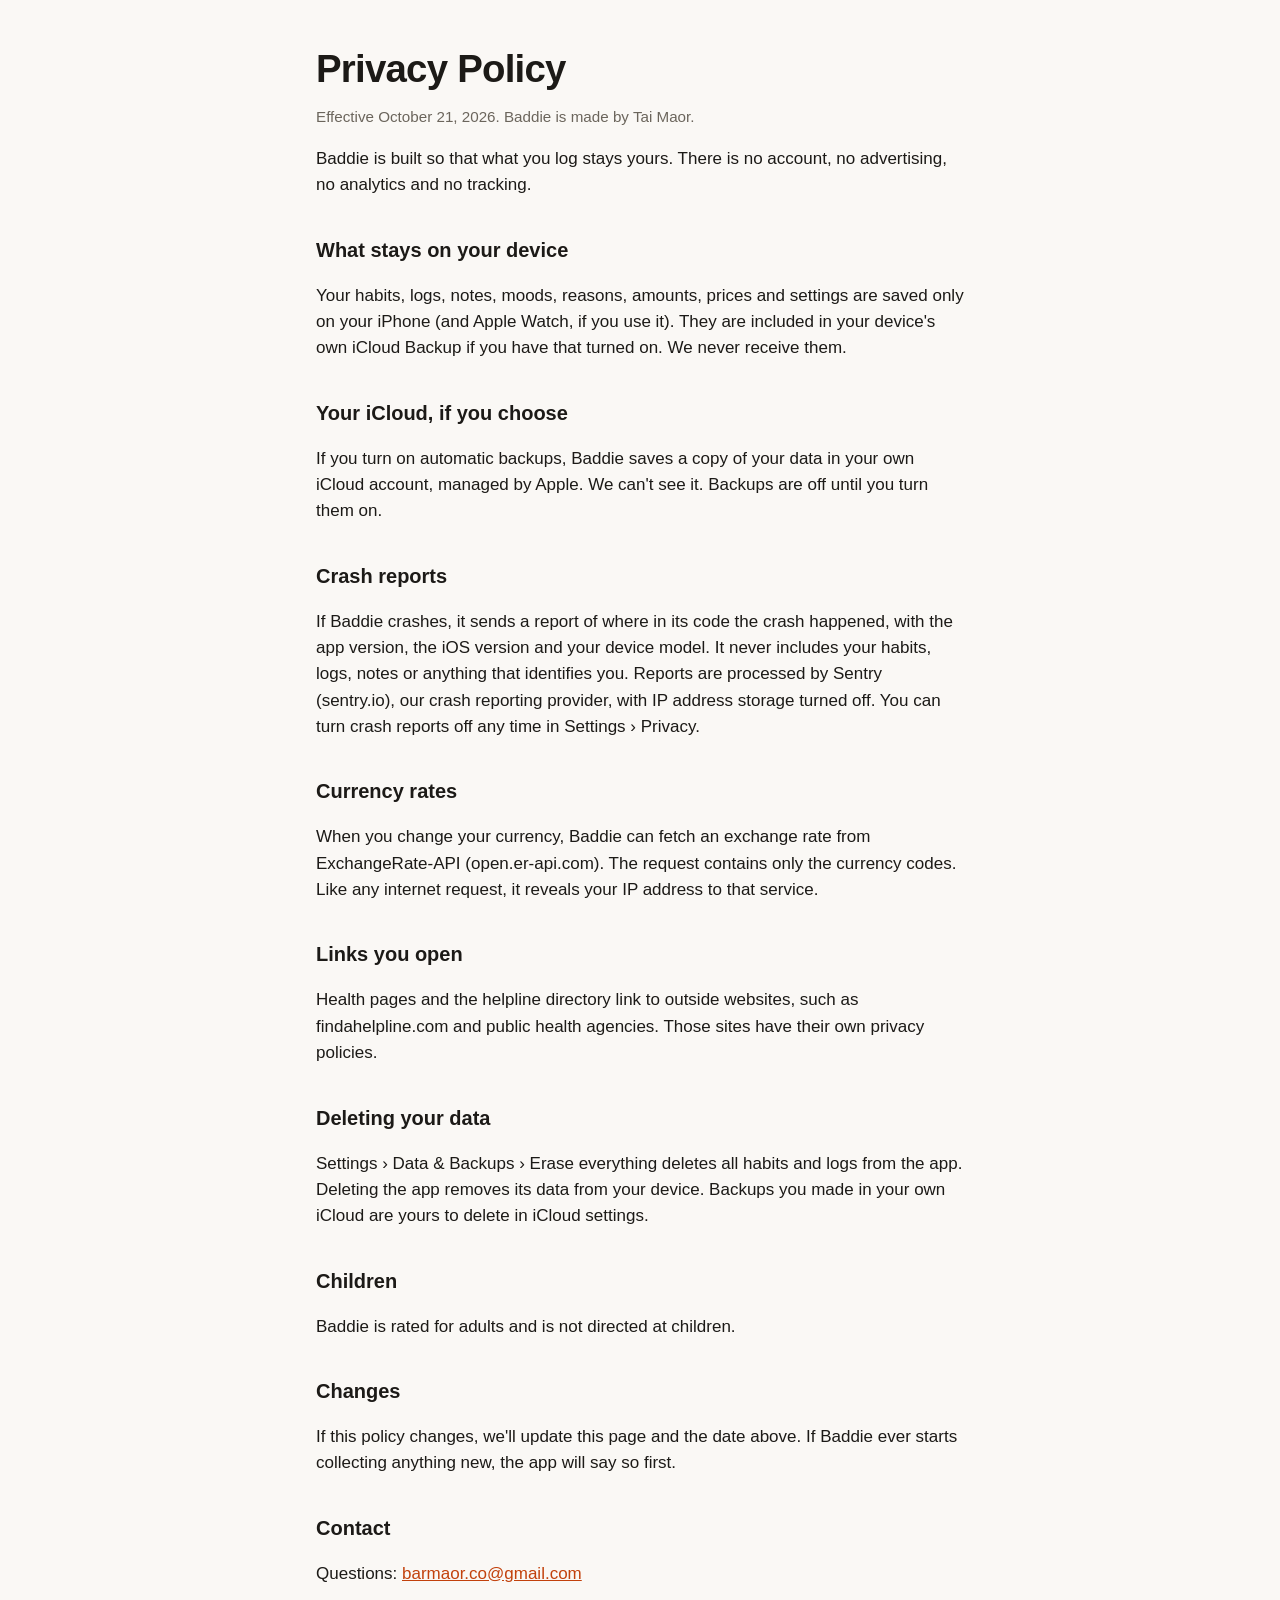
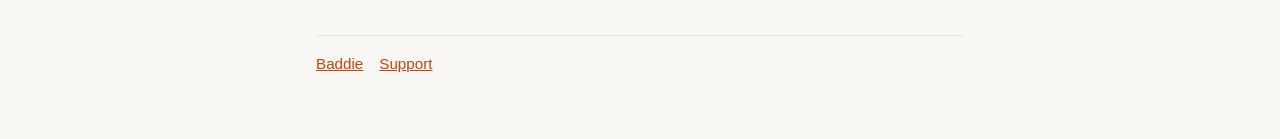
==== privacy.html @ bb212100 "Baddie site: landing, privacy policy and support" ====
<!doctype html>
<html lang="en">
<head>
<meta charset="utf-8">
<meta name="viewport" content="width=device-width, initial-scale=1">
<title>Baddie Privacy Policy</title>
<link rel="stylesheet" href="style.css">
</head>
<body>
<main>
  <h1>Privacy Policy</h1>
  <p class="muted">Effective October 21, 2026. Baddie is made by Tai Maor.</p>

  <p>Baddie is built so that what you log stays yours. There is no account, no advertising, no analytics and no tracking.</p>

  <h2>What stays on your device</h2>
  <p>Your habits, logs, notes, moods, reasons, amounts, prices and settings are saved only on your iPhone (and Apple Watch, if you use it). They are included in your device's own iCloud Backup if you have that turned on. We never receive them.</p>

  <h2>Your iCloud, if you choose</h2>
  <p>If you turn on automatic backups, Baddie saves a copy of your data in your own iCloud account, managed by Apple. We can't see it. Backups are off until you turn them on.</p>

  <h2>Crash reports</h2>
  <p>If Baddie crashes, it sends a report of where in its code the crash happened, with the app version, the iOS version and your device model. It never includes your habits, logs, notes or anything that identifies you. Reports are processed by Sentry (sentry.io), our crash reporting provider, with IP address storage turned off. You can turn crash reports off any time in Settings › Privacy.</p>

  <h2>Currency rates</h2>
  <p>When you change your currency, Baddie can fetch an exchange rate from ExchangeRate-API (open.er-api.com). The request contains only the currency codes. Like any internet request, it reveals your IP address to that service.</p>

  <h2>Links you open</h2>
  <p>Health pages and the helpline directory link to outside websites, such as findahelpline.com and public health agencies. Those sites have their own privacy policies.</p>

  <h2>Deleting your data</h2>
  <p>Settings › Data &amp; Backups › Erase everything deletes all habits and logs from the app. Deleting the app removes its data from your device. Backups you made in your own iCloud are yours to delete in iCloud settings.</p>

  <h2>Children</h2>
  <p>Baddie is rated for adults and is not directed at children.</p>

  <h2>Changes</h2>
  <p>If this policy changes, we'll update this page and the date above. If Baddie ever starts collecting anything new, the app will say so first.</p>

  <h2>Contact</h2>
  <p>Questions: <a href="mailto:barmaor.co@gmail.com">barmaor.co@gmail.com</a></p>

  <nav><a href="index.html">Baddie</a><a href="support.html">Support</a></nav>
</main>
</body>
</html>
---- style.css ----
:root {
  --bg: #faf8f5;
  --text: #1c1a17;
  --muted: #6b655c;
  --card: #ffffff;
  --line: #e7e2da;
  --accent: #c2410c;
}
@media (prefers-color-scheme: dark) {
  :root {
    --bg: #121110;
    --text: #f2efe9;
    --muted: #a39d93;
    --card: #1c1b19;
    --line: #2d2b28;
    --accent: #fb923c;
  }
}
* { box-sizing: border-box; }
body {
  margin: 0;
  background: var(--bg);
  color: var(--text);
  font: 17px/1.55 -apple-system, BlinkMacSystemFont, "SF Pro Text", "Helvetica Neue", Arial, sans-serif;
}
main { max-width: 680px; margin: 0 auto; padding: 48px 16px 64px; }
header.hero { padding: 24px 0 8px; }
h1 { font-size: 2.4rem; line-height: 1.1; margin: 0 0 12px; letter-spacing: -0.02em; }
h2 { font-size: 1.25rem; margin: 36px 0 8px; }
p, li { color: var(--text); }
.lede { font-size: 1.2rem; color: var(--muted); margin: 0 0 24px; }
.muted { color: var(--muted); font-size: 0.95rem; }
a { color: var(--accent); }
.cards { display: grid; gap: 12px; grid-template-columns: repeat(auto-fit, minmax(200px, 1fr)); margin: 24px 0; }
.card { background: var(--card); border: 1px solid var(--line); border-radius: 16px; padding: 16px; }
.card strong { display: block; margin-bottom: 4px; }
.badge { display: inline-block; background: var(--text); color: var(--bg); padding: 12px 20px; border-radius: 12px; text-decoration: none; font-weight: 600; }
nav { display: flex; gap: 16px; margin-top: 48px; padding-top: 16px; border-top: 1px solid var(--line); font-size: 0.95rem; }
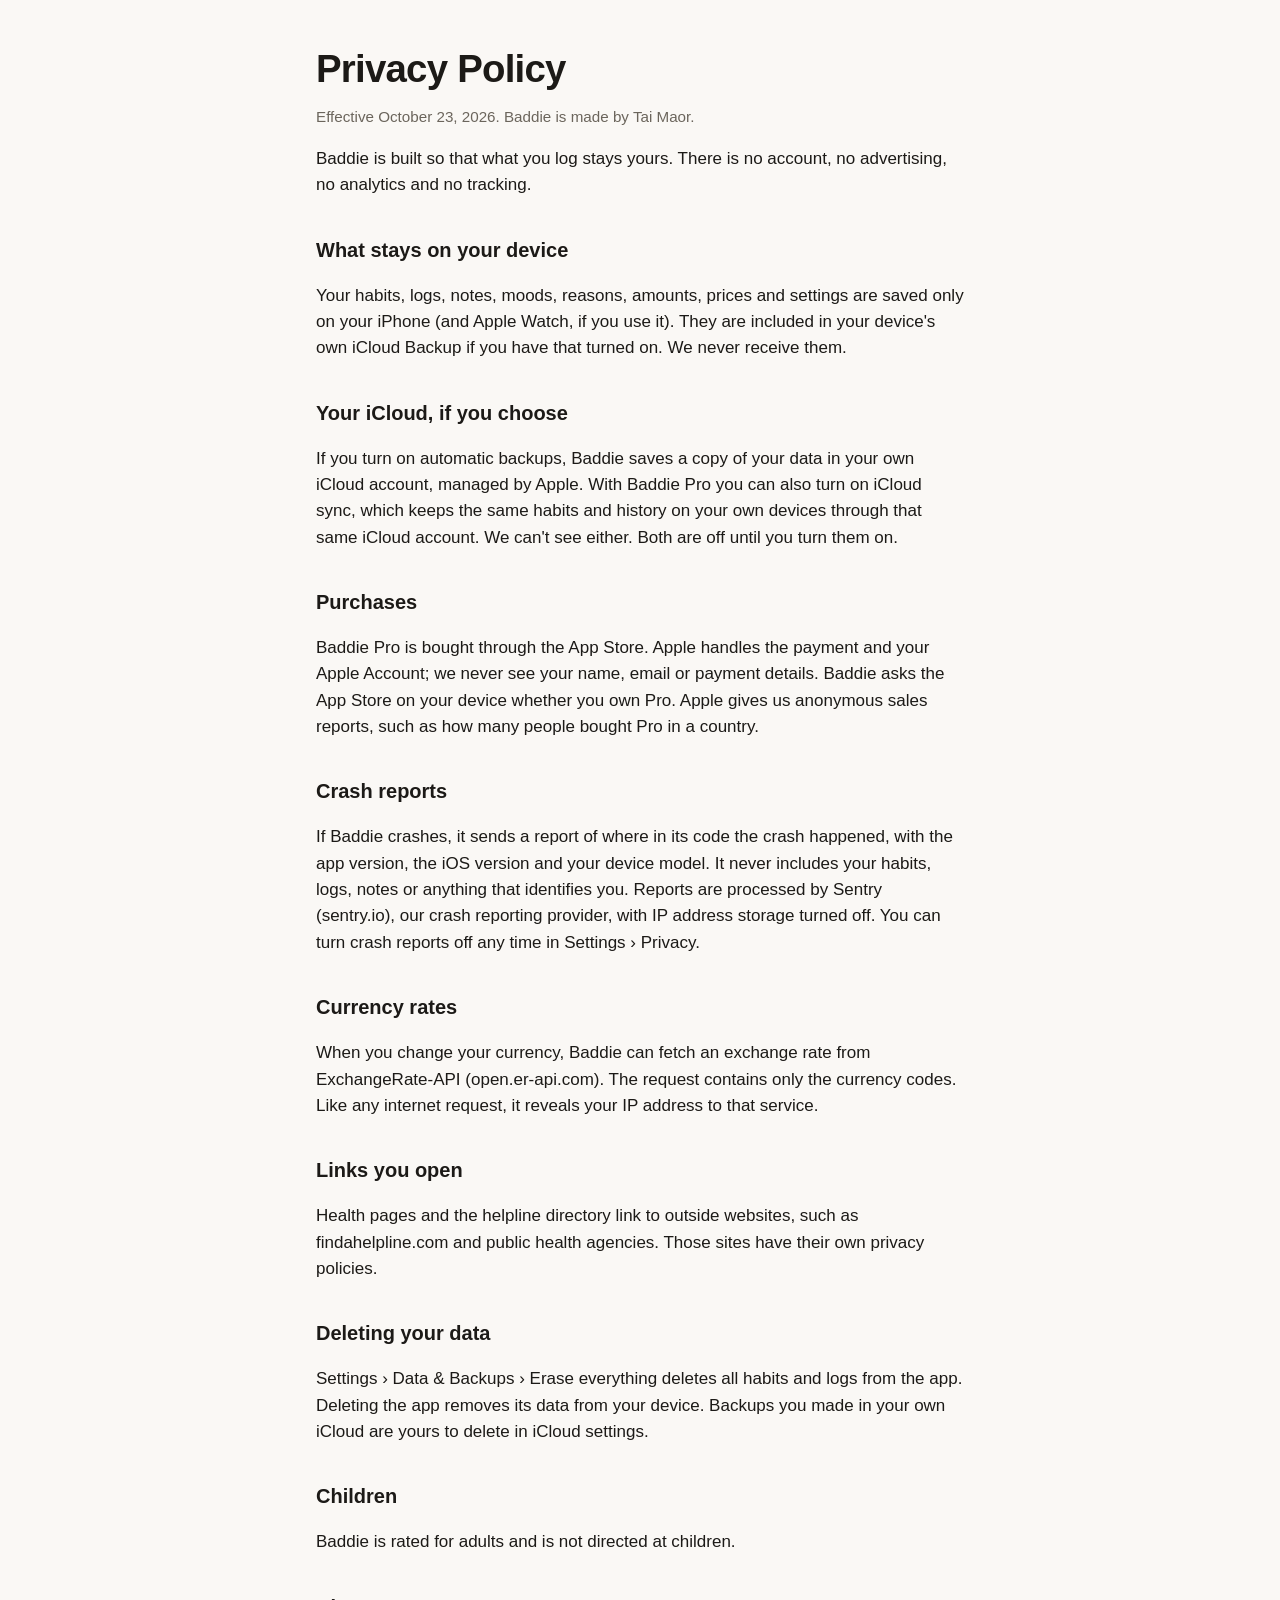
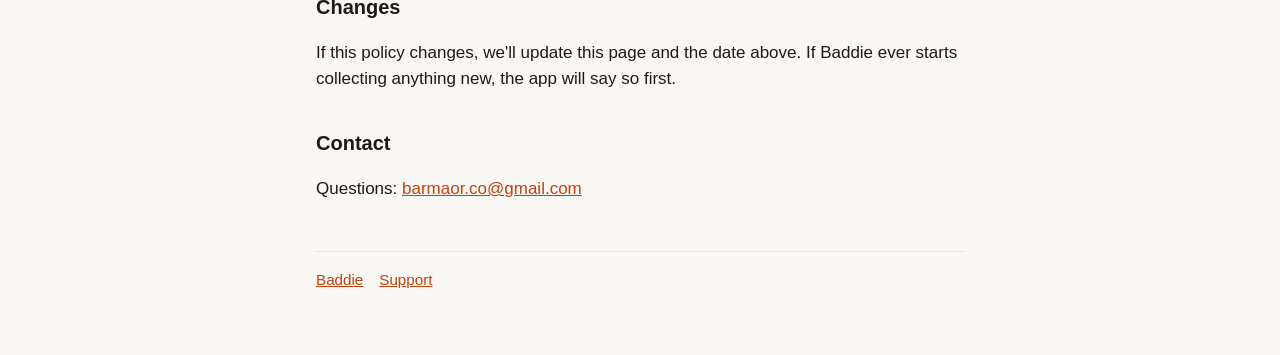
==== commit 83b55032: "Privacy: purchases and iCloud sync; Support: restore, redeem a code, cancel" ====
--- a/privacy.html
+++ b/privacy.html
@@ -9,7 +9,7 @@
 <body>
 <main>
   <h1>Privacy Policy</h1>
-  <p class="muted">Effective October 21, 2026. Baddie is made by Tai Maor.</p>
+  <p class="muted">Effective October 23, 2026. Baddie is made by Tai Maor.</p>
 
   <p>Baddie is built so that what you log stays yours. There is no account, no advertising, no analytics and no tracking.</p>
 
@@ -17,7 +17,10 @@
   <p>Your habits, logs, notes, moods, reasons, amounts, prices and settings are saved only on your iPhone (and Apple Watch, if you use it). They are included in your device's own iCloud Backup if you have that turned on. We never receive them.</p>
 
   <h2>Your iCloud, if you choose</h2>
-  <p>If you turn on automatic backups, Baddie saves a copy of your data in your own iCloud account, managed by Apple. We can't see it. Backups are off until you turn them on.</p>
+  <p>If you turn on automatic backups, Baddie saves a copy of your data in your own iCloud account, managed by Apple. With Baddie Pro you can also turn on iCloud sync, which keeps the same habits and history on your own devices through that same iCloud account. We can't see either. Both are off until you turn them on.</p>
+
+  <h2>Purchases</h2>
+  <p>Baddie Pro is bought through the App Store. Apple handles the payment and your Apple Account; we never see your name, email or payment details. Baddie asks the App Store on your device whether you own Pro. Apple gives us anonymous sales reports, such as how many people bought Pro in a country.</p>
 
   <h2>Crash reports</h2>
   <p>If Baddie crashes, it sends a report of where in its code the crash happened, with the app version, the iOS version and your device model. It never includes your habits, logs, notes or anything that identifies you. Reports are processed by Sentry (sentry.io), our crash reporting provider, with IP address storage turned off. You can turn crash reports off any time in Settings › Privacy.</p>
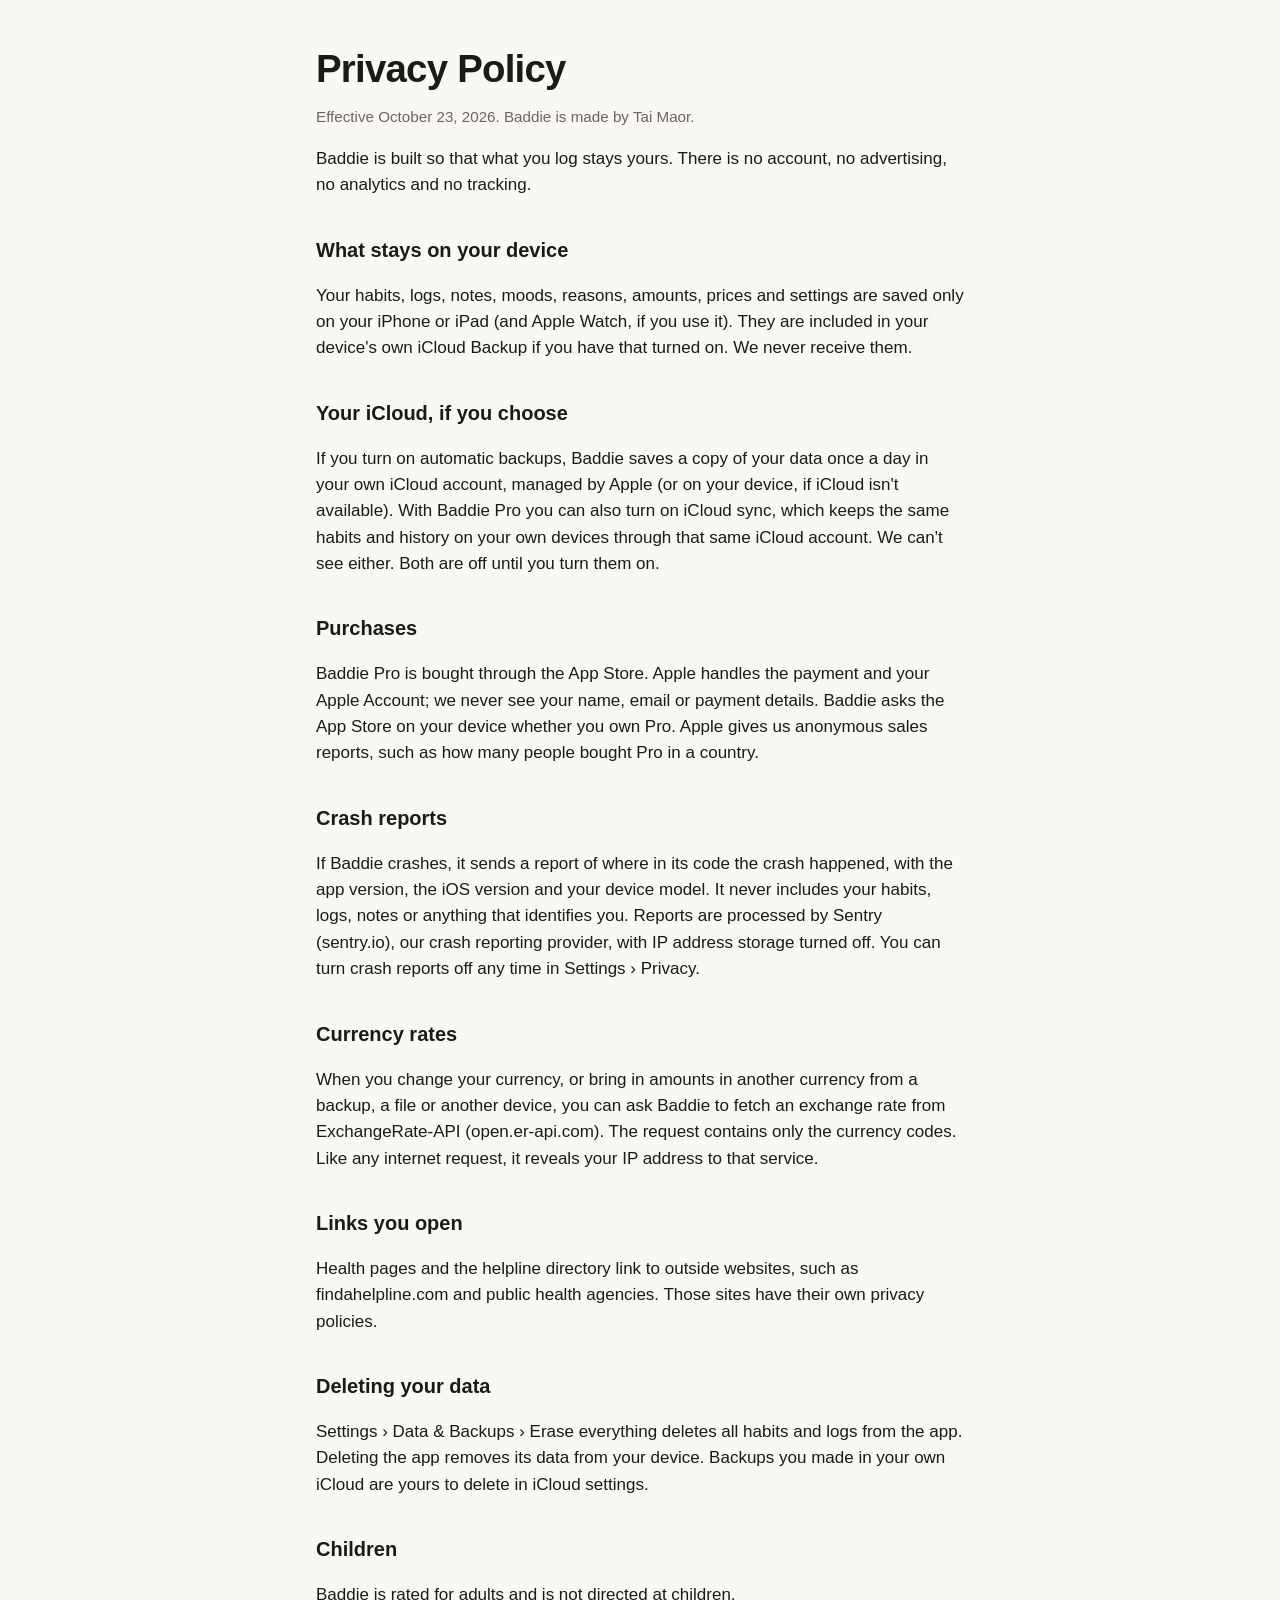
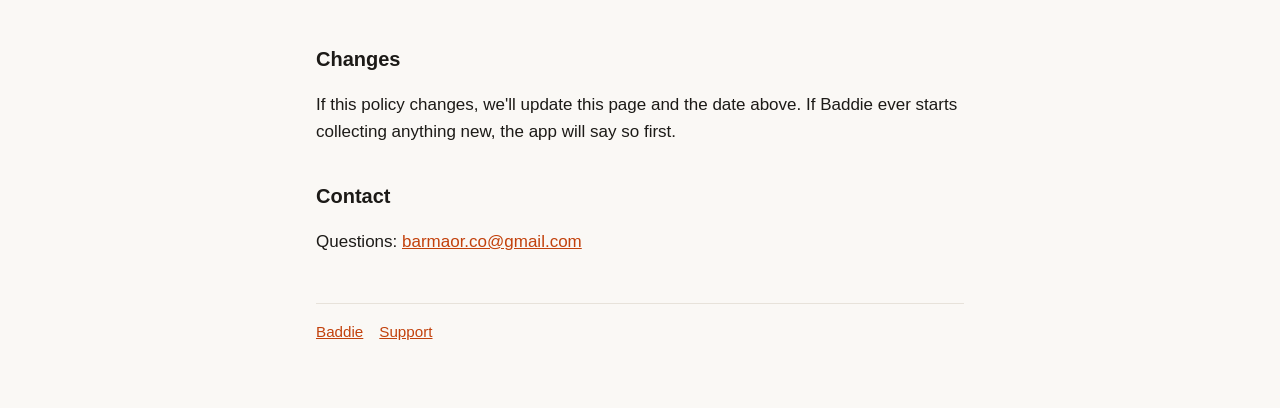
==== commit 9475d38d: "Privacy: iPad as well as iPhone, backups without iCloud, exchange rates for imported amounts" ====
--- a/privacy.html
+++ b/privacy.html
@@ -14,10 +14,10 @@
   <p>Baddie is built so that what you log stays yours. There is no account, no advertising, no analytics and no tracking.</p>
 
   <h2>What stays on your device</h2>
-  <p>Your habits, logs, notes, moods, reasons, amounts, prices and settings are saved only on your iPhone (and Apple Watch, if you use it). They are included in your device's own iCloud Backup if you have that turned on. We never receive them.</p>
+  <p>Your habits, logs, notes, moods, reasons, amounts, prices and settings are saved only on your iPhone or iPad (and Apple Watch, if you use it). They are included in your device's own iCloud Backup if you have that turned on. We never receive them.</p>
 
   <h2>Your iCloud, if you choose</h2>
-  <p>If you turn on automatic backups, Baddie saves a copy of your data in your own iCloud account, managed by Apple. With Baddie Pro you can also turn on iCloud sync, which keeps the same habits and history on your own devices through that same iCloud account. We can't see either. Both are off until you turn them on.</p>
+  <p>If you turn on automatic backups, Baddie saves a copy of your data once a day in your own iCloud account, managed by Apple (or on your device, if iCloud isn't available). With Baddie Pro you can also turn on iCloud sync, which keeps the same habits and history on your own devices through that same iCloud account. We can't see either. Both are off until you turn them on.</p>
 
   <h2>Purchases</h2>
   <p>Baddie Pro is bought through the App Store. Apple handles the payment and your Apple Account; we never see your name, email or payment details. Baddie asks the App Store on your device whether you own Pro. Apple gives us anonymous sales reports, such as how many people bought Pro in a country.</p>
@@ -26,7 +26,7 @@
   <p>If Baddie crashes, it sends a report of where in its code the crash happened, with the app version, the iOS version and your device model. It never includes your habits, logs, notes or anything that identifies you. Reports are processed by Sentry (sentry.io), our crash reporting provider, with IP address storage turned off. You can turn crash reports off any time in Settings › Privacy.</p>
 
   <h2>Currency rates</h2>
-  <p>When you change your currency, Baddie can fetch an exchange rate from ExchangeRate-API (open.er-api.com). The request contains only the currency codes. Like any internet request, it reveals your IP address to that service.</p>
+  <p>When you change your currency, or bring in amounts in another currency from a backup, a file or another device, you can ask Baddie to fetch an exchange rate from ExchangeRate-API (open.er-api.com). The request contains only the currency codes. Like any internet request, it reveals your IP address to that service.</p>
 
   <h2>Links you open</h2>
   <p>Health pages and the helpline directory link to outside websites, such as findahelpline.com and public health agencies. Those sites have their own privacy policies.</p>
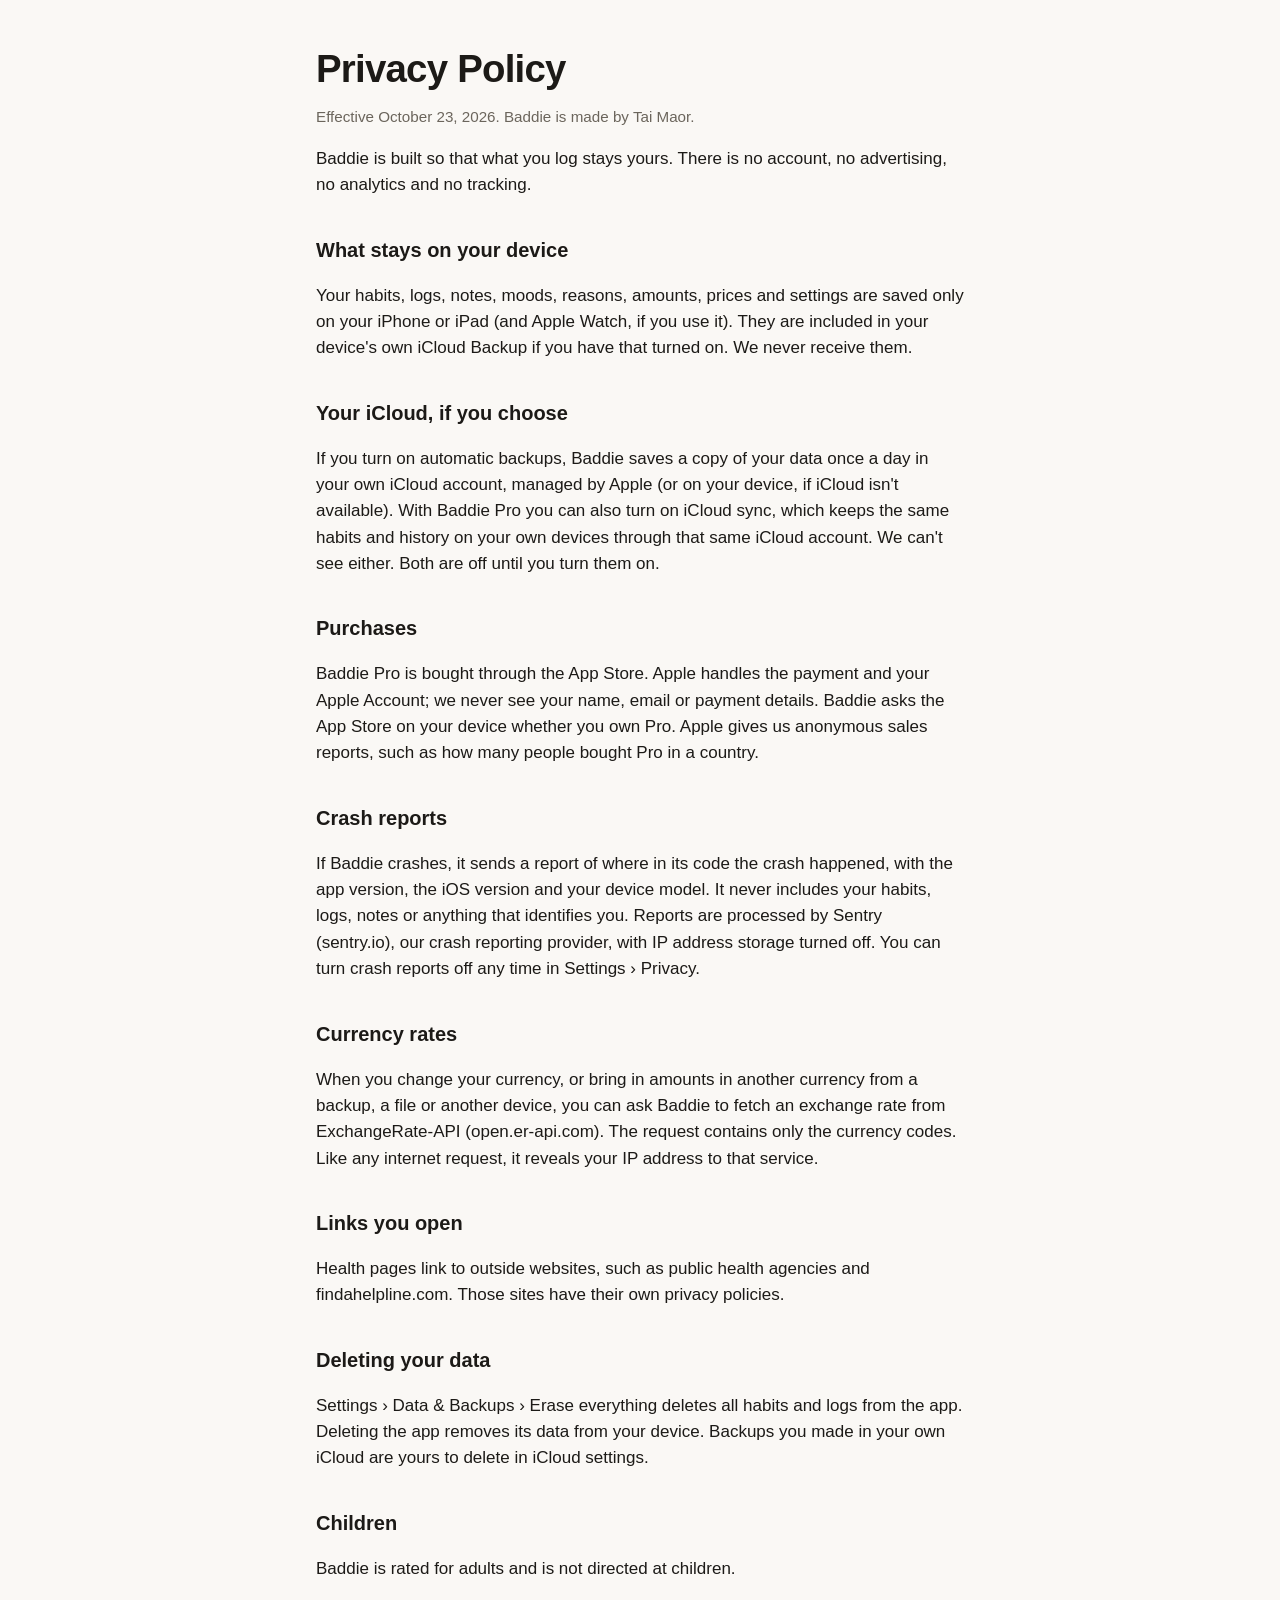
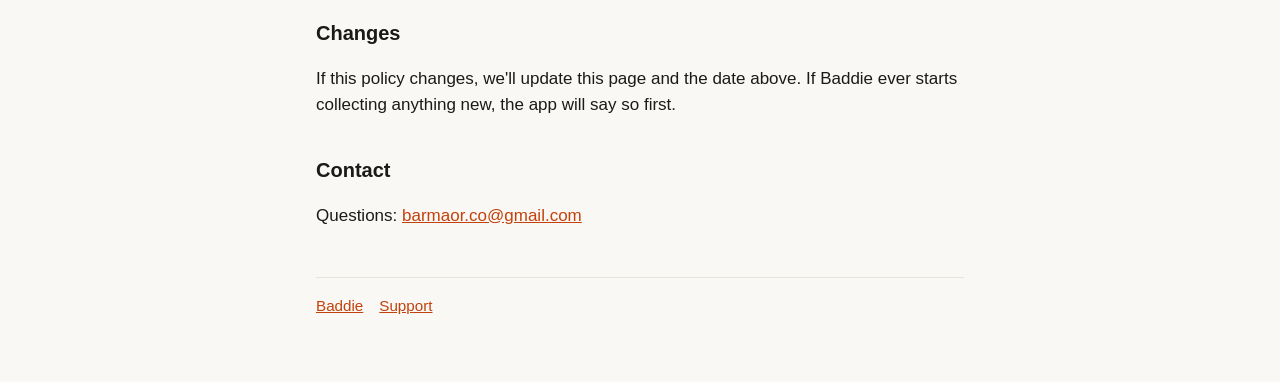
==== commit 998ceabe: "Baddie: landing, privacy policy and support pages" ====
--- a/privacy.html
+++ b/privacy.html
@@ -29,7 +29,7 @@
   <p>When you change your currency, or bring in amounts in another currency from a backup, a file or another device, you can ask Baddie to fetch an exchange rate from ExchangeRate-API (open.er-api.com). The request contains only the currency codes. Like any internet request, it reveals your IP address to that service.</p>
 
   <h2>Links you open</h2>
-  <p>Health pages and the helpline directory link to outside websites, such as findahelpline.com and public health agencies. Those sites have their own privacy policies.</p>
+  <p>Health pages link to outside websites, such as public health agencies and findahelpline.com. Those sites have their own privacy policies.</p>
 
   <h2>Deleting your data</h2>
   <p>Settings › Data &amp; Backups › Erase everything deletes all habits and logs from the app. Deleting the app removes its data from your device. Backups you made in your own iCloud are yours to delete in iCloud settings.</p>
